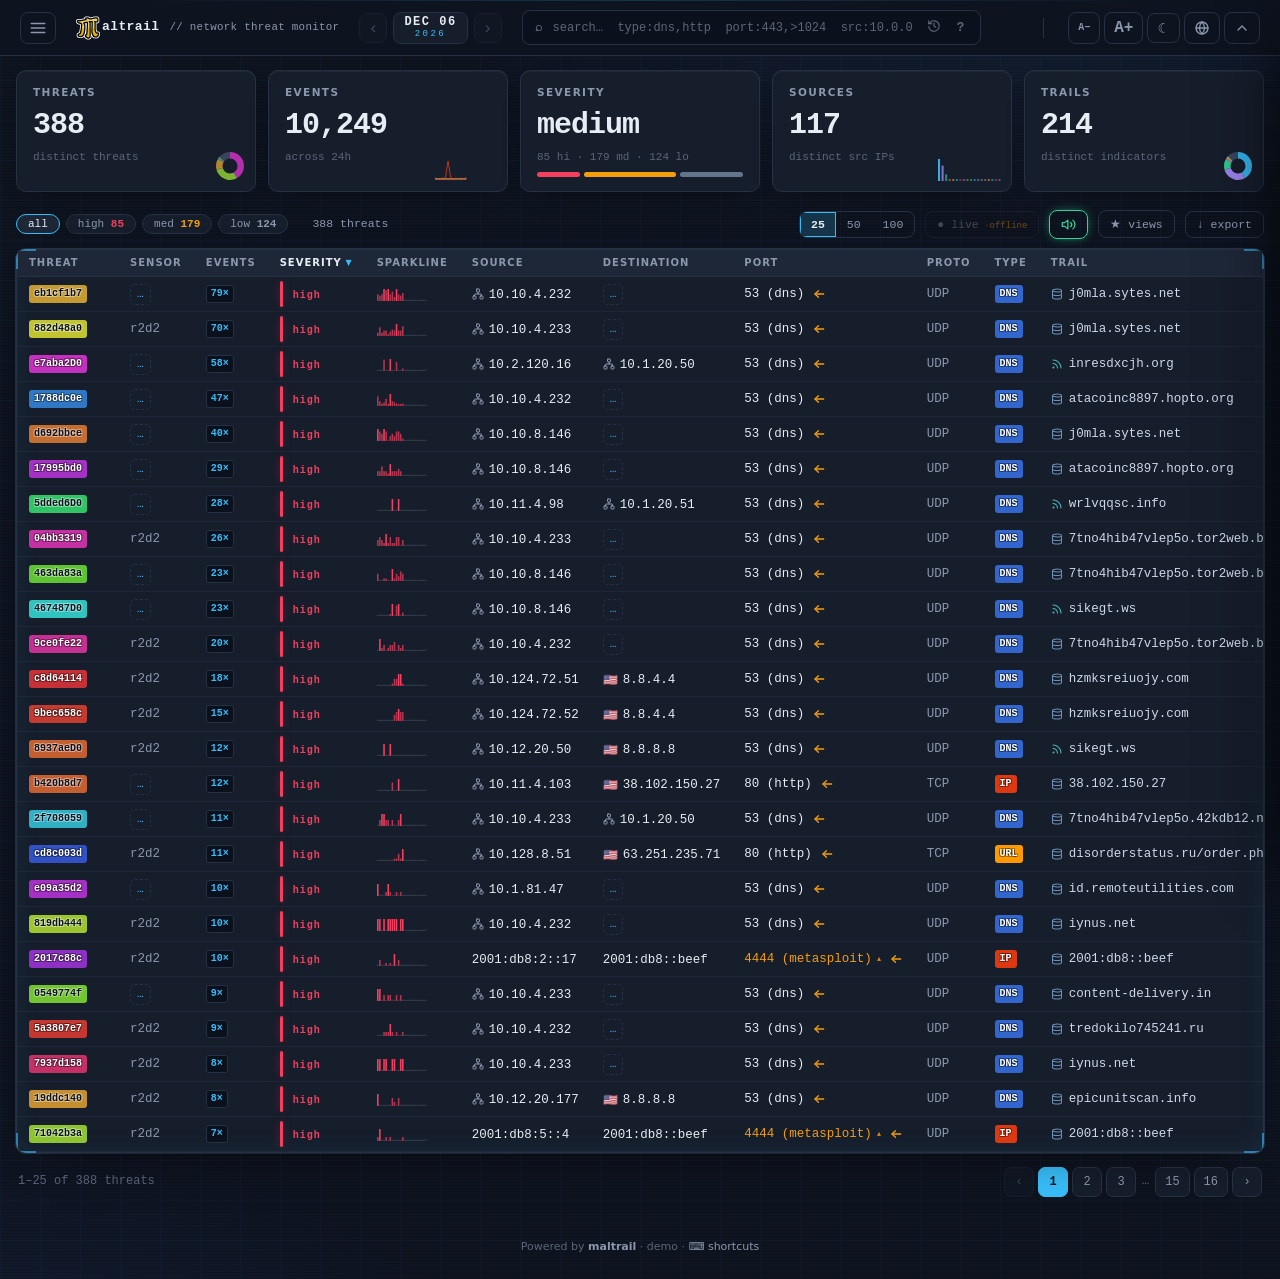
==== tools/maltrail_ui/html/index.html @ 4836163c "Layered NIDS: Kitsune + Maltrail + own ML layers, CSV mode, pipeline, reports Co-Authored-By: Claude" ====
<!DOCTYPE html>
<html lang="en">
<head>
<meta charset="utf-8">
<meta http-equiv="X-UA-Compatible" content="IE=edge">
<meta name="viewport" content="width=device-width, initial-scale=1">
<meta name="color-scheme" content="dark light">
<meta name="robots" content="noindex, nofollow">
<title>Maltrail</title>
<link rel="stylesheet" href="css/main.css?v=<!ASSETVER!>">
<!-- the one severity policy (maltrail.conf REMOTE_SEVERITY_REGEX), so the dashboard ranks
     events the same way the alerts and the JSON/CEF exports do -->
<meta name="mt-severity" content="<!SEVERITY!>">
</head>
<body data-tz="<!TZOFFSET!>">
<header>
  <button class="hamburger" id="nav_menu" title="menu" aria-label="menu" aria-haspopup="true" aria-expanded="false"><svg viewBox="0 0 24 24" width="18" height="18" fill="none" stroke="currentColor" stroke-width="2" stroke-linecap="round" aria-hidden="true"><line x1="3" y1="6" x2="21" y2="6"/><line x1="3" y1="12" x2="21" y2="12"/><line x1="3" y1="18" x2="21" y2="18"/></svg></button>
  <div class="brand"><span class="brandlogo" aria-label="Maltrail"><!LOGO!></span><small>// network threat monitor</small></div>
  <div class="period-nav">
    <button class="navbtn" id="prev_day" title="previous day" aria-label="previous day">‹</button>
    <span class="dateface" id="dateface" title="pick a day">
      <span class="df-top" id="df_top"></span>
      <span class="df-bot" id="df_bot"></span>
      <input type="date" id="date_input" aria-label="select day">
    </span>
    <button class="navbtn" id="next_day" title="next day" aria-label="next day">›</button>
  </div>
  <div class="search">⌕ <input id="filter" placeholder="search…  type:dns,http  port:443,>1024  src:10.0.0.0/8  count:>=100  trail:*.ru  sev:high  -exclude  (space = AND)" autocomplete="off"><button class="search-clear" id="search_clear" title="clear search" aria-label="clear search" style="display:none">✕</button><button class="qhelp-btn" id="hunt_btn" title="retro-hunt: search ALL history for an IOC" aria-label="retro-hunt across history"><svg viewBox="0 0 24 24" width="14" height="14" fill="none" stroke="currentColor" stroke-width="2" stroke-linecap="round" stroke-linejoin="round" aria-hidden="true"><path d="M3 3v5h5"/><path d="M3.05 13A9 9 0 1 0 6 5.3L3 8"/><path d="M12 7v5l3 2"/></svg></button><button class="qhelp-btn" id="qhelp" title="search syntax help" aria-label="search syntax help">?</button></div>
  <div class="spacer"></div>
  <span class="vsep" aria-hidden="true"></span>
  <div class="viewtools" role="group" aria-label="appearance">
    <div class="textsize">
      <button class="ghost-btn icon" id="fz_dec" title="decrease text size" aria-label="decrease text size">A−</button>
      <button class="ghost-btn icon" id="fz_inc" title="increase text size" aria-label="increase text size">A+</button>
    </div>
    <button class="ghost-btn icon" id="theme_toggle" title="toggle light / dark" aria-label="toggle light or dark theme">☾</button>
    <button class="ghost-btn icon dash-toggle" id="view_toggle" aria-controls="stats worldmap" title="show attack map" aria-label="show attack map"><svg class="ic-dash" viewBox="0 0 24 24" width="16" height="16" fill="none" stroke="currentColor" stroke-width="2" stroke-linecap="round" stroke-linejoin="round" aria-hidden="true"><rect width="7" height="9" x="3" y="3" rx="1"/><rect width="7" height="5" x="14" y="3" rx="1"/><rect width="7" height="9" x="14" y="12" rx="1"/><rect width="7" height="5" x="3" y="16" rx="1"/></svg><svg class="ic-map" viewBox="0 0 24 24" width="16" height="16" fill="none" stroke="currentColor" stroke-width="2" stroke-linecap="round" stroke-linejoin="round" aria-hidden="true"><circle cx="12" cy="12" r="9"/><path d="M3 12h18"/><path d="M12 3c2.5 2.5 3.8 5.7 3.8 9s-1.3 6.5-3.8 9c-2.5-2.5-3.8-5.7-3.8-9s1.3-6.5 3.8-9z"/></svg></button>
    <button class="ghost-btn icon dash-toggle" id="collapse_toggle" aria-controls="stats worldmap" aria-expanded="true" title="hide panel" aria-label="hide panel"><svg class="ic-chev" viewBox="0 0 24 24" width="16" height="16" fill="none" stroke="currentColor" stroke-width="2" stroke-linecap="round" stroke-linejoin="round" aria-hidden="true"><path d="M6 15l6-6 6 6"/></svg></button>
  </div>
  <button class="ghost-btn" id="login_link">Log in</button>
</header>

<main>
  <section class="stats" id="stats"></section>

  <div id="chart_area"></div>

  <section class="worldmap" id="worldmap" aria-label="attack origins map" hidden></section>

  <div class="toolbar">
    <span id="sevfilter" class="sevfilter"></span>
    <span id="chips" class="chiprow"></span>
    <span id="count" class="resultcount"></span>
    <span id="newpill" class="newpill" style="display:none" role="status"></span>
    <div class="spacer"></div>
    <div class="seg" id="seg-size"><button data-size="25" class="on">25</button><button data-size="50">50</button><button data-size="100">100</button></div>
    <button class="ghost-btn xport live" id="live_btn" title="live auto-refresh + alerts on new high-severity" aria-label="toggle live auto-refresh" aria-pressed="false">● live</button>
    <button class="ghost-btn xport mute-btn" id="mute_btn" title="mute new-threat beeps" aria-label="mute new-threat beeps" aria-pressed="false"></button>
    <button class="ghost-btn xport" id="views_btn" title="saved views / presets" aria-label="saved views">★ views</button>
    <button class="ghost-btn xport" id="export_btn" title="export current view (CSV / JSON / IOCs)" aria-label="export current view">↓ export</button>
  </div>

  <div class="grid-frame">
  <div class="grid-wrap">
    <table id="grid">
      <thead><tr>
        <th data-key="uid">threat</th><th data-key="sensor">sensor</th><th data-key="count">events</th><th data-key="sev">severity</th><th class="sparkcol">sparkline</th><th data-key="src">source</th><th data-key="dst">destination</th>
        <th data-key="dport">port</th><th data-key="proto">proto</th><th data-key="type">type</th><th data-key="trail">trail</th><th data-key="info">info</th><th data-key="first">first seen</th><th class="tagcol">tags</th>
      </tr></thead>
      <tbody id="rows"></tbody>
    </table>
  </div>
  </div>
  <div id="pager" class="pager" role="navigation" aria-label="threat pages"></div>
</main>

<div id="drawer_scrim" class="drawer-scrim"></div>
<aside id="drawer" class="drawer" role="dialog" aria-label="threat detail"></aside>
<div id="ctxmenu" class="ctxmenu" role="menu" aria-hidden="true"></div>
<footer>Powered by <b>maltrail</b> · <span class="ver"><!VERSION!></span> · <a href="#" id="shortcuts_link" class="foot-link">⌨ shortcuts</a></footer>

<script src="js/demo.js"></script>
<script src="js/thirdparty.min.js"></script>
<script src="js/engine.js?v=<!ASSETVER!>"></script>
<script src="js/worldmap.js"></script>
<script src="js/main.js?v=<!ASSETVER!>"></script>

</body>
</html>
---- tools/maltrail_ui/html/css/main.css ----
:root{
    --ground:#0E1420;        /* midnight ink (deep blue-slate) */
    --surface:#161D2B;       /* lifted panel */
    --surface-2:#1E2738;     /* hover / header row */
    --line:#27314580;        /* hairline */
    --line-solid:#273145;
    --text:#E6EDF3;          /* cool off-white */
    --muted:#8A97AD;         /* secondary text */
    --faint:#5A6678;         /* tertiary / de-emphasized */
    --accent:#38BDF8;        /* signal cyan — interactive chrome only */
    --accent-dim:#38BDF833;
    --input-bg:#0b111c;      /* text-input field background (themed; light theme overrides) */
    color-scheme:dark;       /* native controls (date picker) render dark by default */
    /* severity = the only warm colors, earned by meaning */
    --sev-high:#F43F5E;
    --sev-med:#F59E0B;
    --sev-low:#64748B;
    --mono:ui-monospace,"SF Mono",SFMono-Regular,Menlo,Consolas,"Liberation Mono",monospace;
    --sans:system-ui,-apple-system,"Segoe UI",Roboto,Helvetica,Arial,sans-serif;
    --r:10px;
  }
  *{box-sizing:border-box}
  html,body{margin:0}
  body{
    background:
      radial-gradient(1200px 600px at 80% -10%, #16233a 0%, transparent 60%),
      var(--ground);
    color:var(--text); font-family:var(--sans);
    font-size:13px; line-height:1.45; -webkit-font-smoothing:antialiased;
  }
  /* ---------- header ---------- */
  header{
    position:sticky; top:0; z-index:20;
    display:flex; align-items:center; gap:20px;
    padding:0 20px; height:56px;
    /* Opaque, NOT rgba+backdrop-filter. A blurred layer has to be re-composited whenever what is
       behind it moves, and a full-width sticky header means that is every frame of every scroll.
       Firefox on Linux pays the most for it. Same reasoning as the modal overlay below, which
       gave up its blur for the same reason - see the note there.
       #0d131f is what rgba(14,20,32,.82) resolved to over the page ground, so the bar looks the
       same; it just stops asking the compositor to prove it on every frame. */
    background:#0d131f;
    border-bottom:1px solid var(--line-solid);
  }
  .brand{display:flex; align-items:center; gap:10px; font-family:var(--mono); font-weight:600; letter-spacing:.5px}
  .brandlogo{display:inline-flex; align-items:center; color:var(--text); font-family:var(--mono); font-weight:700; letter-spacing:.4px}
  .brandlogo img{width:24px; height:auto; margin-right:2px; vertical-align:middle}   /* the de-facto maltrail "M" logo (images/mlogo.png) */
  .brand small{color:var(--muted); font-weight:500; letter-spacing:.3px}
  .period{display:flex;align-items:center;gap:8px;padding:6px 12px;border:1px solid var(--line-solid);
    border-radius:8px;background:var(--surface);color:var(--text);font-family:var(--mono);font-size:12px;cursor:pointer}
  .period .dot{width:6px;height:6px;border-radius:50%;background:var(--accent);box-shadow:0 0 8px var(--accent)}
  header .spacer{flex:1}
  .search{display:flex;align-items:center;gap:8px;padding:7px 12px;border:1px solid var(--line-solid);
    border-radius:8px;background:#0b111c;min-width:240px;color:var(--muted);
    flex:12 1 auto;max-width:560px}   /* prominent, grows left-to-right, but capped (weighted above the trailing spacer) so it's a comfortable field — not a mile-wide bar — with a breathing gap before the view controls */
  .search input{background:none;border:none;outline:none;color:var(--text);font-family:var(--mono);font-size:12px;width:100%}
  .search input::placeholder{color:var(--faint);opacity:1}   /* opacity:1 — Firefox dims placeholders by default */
  /* themed scrollbars (OS default is a bright bar on the midnight panels) */
  *{scrollbar-color:var(--line-solid) transparent;scrollbar-width:thin}
  ::-webkit-scrollbar{width:10px;height:10px}
  ::-webkit-scrollbar-thumb{background:var(--line-solid);border-radius:5px}
  ::-webkit-scrollbar-track{background:transparent}
  .ghost-btn{padding:7px 12px;border:1px solid var(--line-solid);border-radius:8px;background:transparent;
    color:var(--muted);font-family:var(--sans);font-size:12px;cursor:pointer}
  .ghost-btn:hover{color:var(--text);border-color:var(--accent)}

  main{padding:14px 16px;max-width:none;margin:0}   /* full-width like classic maltrail: narrow fixed gutters, not centered with fat side margins */

  /* ---------- stat cards ---------- */
  .dash-toggle svg{display:block}
  .dash-toggle[aria-pressed="false"]{opacity:.5}   /* both panels hidden -> the toggle reads as "off" */
  /* view toggle flips dashboard <-> map (JS shows the icon of the view you'll switch TO); the collapse chevron
     hides/shows the whole block and flips to point down when collapsed */
  #view_toggle .ic-map{display:none}
  #collapse_toggle .ic-chev{transition:transform .15s}
  #collapse_toggle[aria-expanded="false"] .ic-chev{transform:rotate(180deg)}
  body.cards-collapsed .stats,body.cards-collapsed #chart_area{display:none}   /* user hid the dashboard cards + any open drill-down */
  .stats{display:grid;grid-template-columns:repeat(5,1fr);gap:12px;margin-bottom:18px}
  .card{position:relative;background:var(--surface);border:1px solid var(--line-solid);border-radius:var(--r);
    padding:14px 16px;cursor:pointer;overflow:hidden;transition:border-color .15s,transform .15s}
  .card:hover{border-color:#3a4a63;transform:translateY(-1px)}
  .card .lbl{font-size:10.5px;letter-spacing:1.4px;text-transform:uppercase;color:var(--muted);font-weight:600}
  .card .num{font-family:var(--mono);font-size:30px;font-weight:600;letter-spacing:-1px;margin:4px 0 2px;
    font-variant-numeric:tabular-nums}
  .card .sub{font-size:11px;color:var(--faint);font-family:var(--mono)}
  .card canvas{position:absolute;right:10px;bottom:10px;opacity:.9}
  .card.active{border-color:var(--accent);box-shadow:0 0 0 1px var(--accent-dim),0 8px 24px -12px var(--accent)}
  .card .tick{position:absolute;left:0;top:0;bottom:0;width:3px;background:var(--accent);opacity:0;transition:opacity .15s}
  .card.active .tick,.card:hover .tick{opacity:1}
  .sev-pillrow{display:flex;gap:4px;margin-top:6px}
  .sev-pillrow i{height:5px;border-radius:3px;flex:1}

  /* ---------- toolbar ---------- */
  .toolbar{display:flex;align-items:center;gap:10px;margin-bottom:10px;flex-wrap:wrap}
  .chip{display:inline-flex;align-items:center;gap:6px;padding:4px 10px;border-radius:20px;
    background:var(--accent-dim);border:1px solid #38bdf855;color:#bfe6fb;font-family:var(--mono);font-size:11.5px}
  .chip b{color:var(--accent)}
  .chip .x{cursor:pointer;color:#7fcdf0}
  .toolbar .spacer{flex:1}
  .seg{display:flex;border:1px solid var(--line-solid);border-radius:8px;overflow:hidden}
  .seg button{background:transparent;border:none;color:var(--muted);padding:6px 11px;font-size:11.5px;cursor:pointer;font-family:var(--mono)}
  /* the active segment has to read at a glance in BOTH themes: in light mode --surface-2 sits a
     hair away from the surface, so the selected page size was almost invisible (#19575) */
  .seg button.on{background:var(--accent-dim);color:var(--text);font-weight:600;box-shadow:inset 0 0 0 1px var(--accent)}

  /* ---------- events grid ---------- */
  .grid-wrap{background:var(--surface);border:1px solid var(--line-solid);border-radius:var(--r);overflow-x:auto}   /* too-wide table scrolls inside its border; page never scrolls horizontally */
  table{width:100%;border-collapse:collapse;font-size:12.5px}
  /* NOT sticky: a position:sticky thead inside the x-scroll .grid-wrap re-scopes to that container and overlaps rows */
  thead th{background:var(--surface-2);text-align:left;
    font-size:10px;letter-spacing:1px;text-transform:uppercase;color:var(--muted);font-weight:600;
    padding:6px 12px;border-bottom:1px solid var(--line-solid);white-space:nowrap}
  thead th:first-child{border-top-left-radius:var(--r)} thead th:last-child{border-top-right-radius:var(--r)}
  tbody td{padding:4px 12px;border-bottom:1px solid var(--line);vertical-align:middle;white-space:nowrap}
  tbody tr{transition:background .1s}
  tbody tr:hover{background:#1a2334}
  .mono{font-family:var(--mono);font-variant-numeric:tabular-nums}
  .ip{font-family:var(--mono);color:var(--text)}
  .ipcat{display:inline-block;font-family:var(--mono);font-size:9px;color:#0E1420;background:var(--faint);
    border-radius:3px;padding:0 4px;margin-right:5px;vertical-align:1px;text-transform:lowercase;letter-spacing:.2px}
  /* the Spamhaus DROP badge sits beside .worstasn - a different verdict, so a different colour.
     Identical geometry to its sibling below, --sev-med rather than --sev-high, so the two read as
     two opinions rather than one louder one. */
  .droplist{display:inline-block;width:7px;height:7px;border-radius:50%;background:var(--sev-med);
    margin-left:6px;vertical-align:middle;box-shadow:0 0 6px var(--sev-med)}
  .worstasn{display:inline-block;width:7px;height:7px;border-radius:50%;background:var(--sev-high);
    margin-left:6px;vertical-align:middle;box-shadow:0 0 6px var(--sev-high)}
  .arrow{color:var(--faint);margin:0 6px}
  .muted{color:var(--muted)}
  /* threat-id + type = FILLED color boxes (bg/text set inline). TIGHT/compact (legacy: ~80% font, 1px pad) — not puffy. */
  .uid,.type,.count{display:inline-flex;align-items:center;justify-content:center;line-height:1;vertical-align:middle;font-family:var(--mono);font-size:10px;border-radius:3px;padding:3px 4px;border:1px solid transparent}
  .uid,.type{font-weight:700;transition:filter .12s}
  .uid:hover,.type:hover{filter:brightness(1.06)}
  /* legacy contrast outline: white text gets a dark outline (embossed look), dark text a light one */
  .lt-w{text-shadow:-1px -1px 0 rgba(0,0,0,.35),1px -1px 0 rgba(0,0,0,.35),-1px 1px 0 rgba(0,0,0,.35),1px 1px 0 rgba(0,0,0,.35)}
  .lt-d{text-shadow:-1px -1px 0 rgba(255,255,255,.35),1px -1px 0 rgba(255,255,255,.35),-1px 1px 0 rgba(255,255,255,.35),1px 1px 0 rgba(255,255,255,.35)}
  .count{background:#0b111c;border-color:var(--line-solid);color:var(--accent);text-shadow:none;font-weight:600}
  body.light .count{background:#eef3f9}
  /* dedicated 24h-activity sparkline column (narrow) */
  .sparkcol{width:1%;white-space:nowrap}
  .rowspark{display:block;flex:none}
  .rowspark rect{fill:var(--sev-high);fill-opacity:.7}   /* red 24h activity bars — distinct from the cyan count */
  .rowspark .pk{fill-opacity:1}                          /* busiest hour: full red */
  .rowspark .z{fill:var(--muted);fill-opacity:.3}        /* empty-hour baseline dot (dim) — shows the full 0-24h axis */
  tbody tr:hover .rowspark rect{fill-opacity:.9}
  tbody tr:hover .rowspark .z{fill-opacity:.3}
  .sev{position:relative}
  .sev-bar{display:inline-block;width:3px;height:26px;border-radius:2px;vertical-align:middle;margin-right:10px}
  .sev-tag{font-family:var(--mono);font-size:10px;letter-spacing:1px;text-transform:lowercase;font-weight:700}  /* lowercase to match the high/med/low filter pills — no shouting */
  .h .sev-bar{background:var(--sev-high)} .h .sev-tag{color:var(--sev-high)}
  .m .sev-bar{background:var(--sev-med)}  .m .sev-tag{color:var(--sev-med)}
  .l .sev-bar{background:var(--sev-low)}  .l .sev-tag{color:var(--sev-low)}
  .trail{font-family:var(--mono);color:#cdd9ea;display:inline-block;max-width:28ch;overflow:hidden;
    text-overflow:ellipsis;white-space:nowrap;vertical-align:middle}
  .flag{margin-right:5px;font-size:12px;line-height:1;vertical-align:-1px;cursor:default}
  /* LAN/private-IP marker (Lucide network icon) */
  .lan{display:inline-flex;align-items:center;color:var(--muted);margin-right:5px;vertical-align:-2px;cursor:default}  /* --muted (not --faint): #5A6678 was barely visible on the dark ground */
  .lan svg{display:block}
  /* threat-class icon (Lucide: biohazard/skull/scan-eye) — replaces the raw "(class)" text in the info column */
  .cls{display:inline-flex;align-items:center;vertical-align:-3px;margin-right:7px;cursor:help;flex:none}
  .cls svg{display:block}
  .cls-malware{color:var(--sev-high)}
  .cls-malicious{color:#F97316}
  .cls-suspicious{color:var(--sev-med)}
  .cls-custom{color:#8f7bd0}
  /* notable / high-risk destination port (C2, RAT, remote-access) */
  .port.risky,.dchip.risky{color:var(--sev-med);cursor:help}
  .dchip.risky{border-color:rgba(245,158,11,.45)}
  .port.risky::after,.dchip.risky::after{content:" \25B4";font-size:8px;vertical-align:1px;opacity:.85}
  .riskyset .ell{border-color:rgba(245,158,11,.5);color:var(--sev-med)}
  .dchip.ip{cursor:default}
  .dchip .flag{margin-right:4px}
  /* ---------- responsive: cards on mobile ---------- */
  @media (max-width:860px){
    .stats{grid-template-columns:repeat(2,1fr)}
    /* keep search usable on tablet/mobile: wrap it to its own full-width row instead of hiding it */
    /* height:auto - the desktop bar is a fixed 56px, and a wrapped header kept that box while its
       second and third rows spilled out of it over the first cards (THREATS and EVENTS were under
       the date and search controls at 390px) */
    header{flex-wrap:wrap;gap:10px;height:auto;padding:8px 16px}
    .search{order:5;flex-basis:100%;max-width:none}   /* full-width own row on tablet/mobile — drop the desktop cap */
    .brand small{display:none}
    /* mini sparkline drops into flow on narrow cards so it never overlaps the subtitle */
    .card canvas{position:static;display:block;margin-top:9px}
  }
  @media (max-width:680px){
    /* three rows of header is a third of a phone screen: let it scroll away, and drop the text-size
       buttons (the phone pinches) */
    header{flex-wrap:wrap;gap:8px;position:static}
    #fz_dec,#fz_inc{display:none}
    .period-nav{order:3;flex-basis:100%;justify-content:center}
    thead{display:none}
    /* a threat card was 14 labelled rows (416px); the sparkline, sensor and protocol earn no row on a phone */
    tbody td[data-l="sparkline"],tbody td[data-l="sensor"],tbody td[data-l="proto"]{display:none}
    table,tbody,tr,td{display:block;width:100%}
    tbody tr{border:1px solid var(--line-solid);border-radius:10px;margin-bottom:10px;padding:6px 4px;background:var(--surface)}
    tbody td{border:none;padding:5px 12px;white-space:normal;display:flex;justify-content:space-between;gap:12px}
    tbody td::before{content:attr(data-l);color:var(--muted);font-size:10px;letter-spacing:1px;text-transform:uppercase;
      font-weight:600;align-self:center}
    .stats{grid-template-columns:repeat(2,1fr)}
  }
  footer{text-align:center;color:var(--faint);padding:24px;font-size:11px}
  footer b{color:var(--muted)}

/* --- interactivity (v2 controller) --- */
.chiprow{display:inline-flex;gap:8px;flex-wrap:wrap}
.resultcount{color:var(--muted);font-family:var(--mono);font-size:11.5px;margin-left:4px}
.hiddeninfo{color:var(--faint);font-family:var(--mono);font-size:11.5px;margin-left:6px}
.hiddeninfo a{color:var(--muted);text-decoration:none;border-bottom:1px dotted var(--faint)}
.hiddeninfo a:hover{color:var(--accent);border-bottom-color:var(--accent)}
/* per-row hide / restore — revealed on row hover */
.rowhide{margin-left:8px;border:none;background:none;color:var(--faint);cursor:pointer;font-size:11px;line-height:1;
  padding:1px 3px;border-radius:5px;opacity:0;transition:opacity .12s,color .12s,background .12s;vertical-align:middle}
tbody tr:hover .rowhide{opacity:1}
.rowhide:hover{color:var(--sev-high);background:rgba(244,63,94,.12)}
tbody tr.ishidden{opacity:.42}
tbody tr.ishidden .rowhide{opacity:1;color:var(--accent)}
tbody tr.ishidden .rowhide:hover{color:var(--accent);background:rgba(56,189,248,.12)}
@media (max-width:680px){ .rowhide{opacity:1} }
/* per-threat tags */
.threatline{display:flex;align-items:center;gap:4px;flex-wrap:nowrap}   /* never wrap to a 2nd line -> tagged rows stay single-height + the uid stays vertically aligned with the rest of the row */
.threatline .rowhide{margin-left:0}
.tags{display:inline-flex;gap:4px;align-items:center;flex-wrap:nowrap;overflow:hidden}
.tagmore{font-family:var(--mono);font-size:9.5px;color:var(--muted);border:1px solid var(--line-solid);
  border-radius:4px;padding:0 5px;line-height:1.6;cursor:default;flex:none}
.tag{font-family:var(--mono);font-size:9.5px;color:#cdd9ea;background:rgba(56,189,248,.10);
  border:1px solid rgba(56,189,248,.28);border-radius:4px;padding:0 3px 0 5px;display:inline-flex;align-items:center;gap:3px;cursor:pointer;line-height:1.6}
.tag:hover{border-color:var(--accent)}
.tag .tx{color:var(--faint);cursor:pointer;font-size:10px}
.tag .tx:hover{color:var(--sev-high)}
.tagadd{opacity:0;border:1px dashed var(--line-solid);background:none;color:var(--muted);font-family:var(--mono);
  font-size:10px;border-radius:4px;padding:1px 6px;cursor:pointer;transition:opacity .12s,color .12s,border-color .12s}
tbody tr:hover .tagadd{opacity:.85}
.tagadd:hover{color:var(--accent);border-color:var(--accent);opacity:1}
.taginput{font-family:var(--mono);font-size:10px;background:var(--surface);border:1px solid var(--accent);
  color:var(--text);border-radius:4px;padding:1px 5px;width:84px;outline:none}
@media (max-width:680px){ .tagadd{opacity:.85} }
/* dedicated tags column at the end (old-maltrail style): tags + the "+tag" adder live here, not crammed after the threat id */
.tagcol{width:1%}
/* tags stay on ONE line and the cell grows to fit them; many tags widen the table, which surfaces the grid's own
   visible bottom scrollbar (.grid-wrap overflow-x) — no wrapping into fat double rows, no hidden per-cell scrollbar */
.tagcell{display:flex;gap:4px;align-items:center;flex-wrap:nowrap;min-width:46px}   /* always leave room for the +tag adder to appear on hover (even with zero tags) */
/* shrink every fixed-width column to its content (cells are already nowrap); only trail + info stay auto and absorb
   the table's leftover width, so the threat id / sensor / counts don't get padded with dead whitespace */
th[data-key="uid"],td[data-l="threat"],
th[data-key="sensor"],td[data-l="sensor"],
th[data-key="count"],td[data-l="events"],
th[data-key="sev"],td[data-l="severity"],
th[data-key="src"],td[data-l="source"],
th[data-key="dst"],td[data-l="destination"],
th[data-key="dport"],td[data-l="port"],
th[data-key="proto"],td[data-l="proto"],
th[data-key="type"],td[data-l="type"],
th[data-key="first"],td[data-l="first seen"]{width:1%;white-space:nowrap}
thead th{user-select:none}
/* canvases (chart minis/big) and inline SVGs (logo/icons) hold no selectable text; without this, dragging a
   text selection across them makes the browser paint a stray selection box over each element (issue #19561) */
canvas,svg{user-select:none;-webkit-user-select:none}
::selection{background:var(--accent-dim)}
::-moz-selection{background:var(--accent-dim)}
thead th:hover{color:var(--text)}
thead th.sort-asc::after{content:" ▲";color:var(--accent);font-size:8px;vertical-align:1px}
thead th.sort-desc::after{content:" ▼";color:var(--accent);font-size:8px;vertical-align:1px}
.uid,.type,.sev-tag,.count{cursor:default}

/* --- chart panel --- */
.chart-panel{background:var(--surface);border:1px solid var(--line-solid);border-radius:var(--r);padding:12px 16px;margin-bottom:18px}
.chart-head{display:flex;justify-content:space-between;align-items:center;color:var(--muted);font-family:var(--mono);font-size:11px;letter-spacing:1px;text-transform:uppercase;margin-bottom:8px}
.chart-x{cursor:pointer;color:var(--faint)} .chart-x:hover{color:var(--text)}
/* clickable legend hotspots overlaid on the painted-canvas chart legend */
.chart-cv{position:relative;display:inline-block;line-height:0}
.chart-hit{position:absolute;background:transparent;border:none;padding:0;cursor:pointer;border-radius:5px;transition:background .1s}
.chart-hit:hover,.chart-hit:focus-visible{background:var(--accent-dim);outline:1px solid var(--accent);outline-offset:0}
#chart_area canvas{display:block;max-width:100%}
.donut-tip{position:absolute;z-index:5;pointer-events:none;display:none;line-height:1.35;padding:6px 9px;border-radius:7px;font-family:var(--mono);font-size:12px;white-space:nowrap;background:var(--surface);border:1px solid var(--line-solid);box-shadow:0 6px 22px -8px rgba(0,0,0,.55);transform:translate(0,-2px)}
.donut-tip b{display:block;color:var(--text);font-weight:600}
.donut-tip span{color:var(--muted)}
/* ingress/egress hint on port cells: inline SVG arrows (→ egress, ← ingress, ↔ lateral), tinted by direction.
   inline-flex + vertical-align:middle centers the SVG exactly on the port text in every browser. */
.port-dir{margin-left:8px;display:inline-flex;align-items:center;vertical-align:middle;cursor:default;color:var(--muted)}
.port-dir svg{display:block}
.pd-out{color:var(--accent)}
.pd-in{color:var(--sev-med)}      /* inbound — stands out */
.pd-lat{color:var(--faint)}

/* --- login modal --- */
/* no backdrop-filter: blurring a full-page layer forces an expensive re-render on every keystroke -> laggy typing */
.modal-overlay{position:fixed;inset:0;background:rgba(8,12,20,.78);display:grid;place-items:center;z-index:9997}  /* top interactive layer — above drawer(9991)/ctxmenu(9994)/hovertip(9996) */
body.light .modal-overlay{background:rgba(120,140,170,.45)}
.modal{background:var(--surface);border:1px solid var(--line-solid);border-radius:14px;padding:24px;width:340px;max-width:92vw;box-shadow:0 24px 60px -20px #000}
.modal-h{font-family:var(--mono);font-size:15px;margin-bottom:14px;color:var(--text)}
.modal label{display:block;font-size:10px;letter-spacing:1px;text-transform:uppercase;color:var(--muted);margin:12px 0 5px}
.modal input{width:100%;background:var(--input-bg);border:1px solid var(--line-solid);border-radius:8px;padding:9px 11px;color:var(--text);font-family:var(--mono);font-size:13px;outline:none}
.modal input:focus{border-color:var(--accent)}
.modal-err{color:var(--sev-high);font-size:12px;min-height:16px;margin-top:14px;font-family:var(--mono)}
.modal-actions{display:flex;justify-content:flex-end;gap:10px;margin-top:14px}
/* retro-hunt modal: IOC input + per-day timeline + sample matches */
.hunt-modal{width:600px}
.hunt-modal .modal-h small{color:var(--muted);font-weight:400;font-size:11px;margin-left:8px;font-family:var(--sans)}
.hunt-in{display:flex;gap:8px}
.hunt-in input{flex:1;background:var(--input-bg);border:1px solid var(--line-solid);border-radius:8px;padding:9px 11px;color:var(--text);font-family:var(--mono);font-size:13px;outline:none}
.hunt-in input:focus{border-color:var(--accent)}
.hunt-results{margin-top:14px;max-height:52vh;overflow:auto}
.hunt-sum{font-size:11px;color:var(--muted);font-family:var(--mono);margin-bottom:8px}
.hunt-trunc{color:var(--sev-med);border:1px solid var(--sev-med);border-radius:6px;padding:5px 8px;font-size:11px;margin-bottom:10px}
.hunt-meta{margin-top:12px;padding-top:9px;border-top:1px solid var(--line);font-family:var(--mono);font-size:10.5px;color:var(--faint)}
.hunt-meta .hm-tag{text-transform:uppercase;font-size:9px;letter-spacing:.04em;color:var(--muted);margin-right:8px}
.hunt-meta.is-new .hm-tag{color:var(--accent);font-weight:700}
.hunt-meta b{color:var(--muted);font-weight:600}
.hunt-empty{color:var(--faint);font-size:12px;padding:10px 2px}
/* sensor liveness modal: one row per sensor, stale ones flagged */
.sens-rows{display:flex;flex-direction:column;gap:2px}
.sens-row{display:grid;grid-template-columns:1fr auto auto auto;gap:10px;align-items:center;
  padding:5px 7px;border-radius:6px;font-family:var(--mono);font-size:12px;color:var(--text)}
.sens-row:nth-child(odd){background:var(--surface-2)}
.sens-name{overflow:hidden;text-overflow:ellipsis;white-space:nowrap}
.sens-ver,.sens-addr{color:var(--muted);font-size:11px}
.sens-ago{color:var(--muted);font-size:11px;min-width:64px;text-align:right}
.sens-row.is-stale .sens-ago{color:var(--sev-high);font-weight:700}
.sens-row.is-stale .sens-name::after{content:"⚠";margin-left:6px;color:var(--sev-high)}
.hunt-timeline{display:flex;flex-direction:column;gap:3px;margin-bottom:12px}
.hunt-day{display:flex;align-items:center;gap:8px;background:transparent;border:0;width:100%;cursor:pointer;
  padding:3px 6px;border-radius:6px;font-family:var(--mono);color:var(--text);text-align:left}
.hunt-day:hover{background:var(--surface-2)}
.hunt-day .hd-date{flex:0 0 88px;font-size:11px;color:var(--muted)}
.hunt-day .hd-track{flex:1 1 auto;min-width:0;display:flex;align-items:center}
.hunt-day .hd-bar{height:9px;border-radius:3px;background:var(--accent);min-width:4px}
.hunt-day .hd-n{flex:0 0 auto;font-size:11px;color:var(--text);font-variant-numeric:tabular-nums}
.hunt-samples{border-top:1px solid var(--line);padding-top:8px}
.hunt-samp{display:flex;gap:8px;padding:2px 0;font-family:var(--mono);font-size:10.5px}
.hunt-samp .hs-date{color:var(--faint);flex:0 0 auto}
.hunt-samp .hs-line{color:var(--muted);min-width:0;white-space:pre-wrap;word-break:break-all}
.btn-ghost{background:transparent;border:1px solid var(--line-solid);color:var(--muted);padding:8px 14px;border-radius:8px;cursor:pointer;font-size:12px}
.btn-ghost:hover{color:var(--text)}
.btn-primary{background:linear-gradient(135deg,var(--accent),#6366F1);border:none;color:#0b1220;font-weight:700;padding:8px 16px;border-radius:8px;cursor:pointer;font-size:12px}
.btn-primary:disabled{opacity:.6;cursor:default}
/* footer shortcuts affordance + keyboard-shortcuts overlay */
.foot-link{color:var(--muted);text-decoration:none;cursor:pointer}
.foot-link:hover{color:var(--accent)}
.kbd-modal{width:380px}
.kbd-list{display:flex;flex-direction:column;gap:2px}
.kbd-row{display:flex;align-items:center;justify-content:space-between;gap:16px;padding:7px 4px;border-bottom:1px solid var(--line)}
.kbd-row:last-child{border-bottom:none}
.kbd-keys{display:inline-flex;gap:4px;flex:none}
.kbd-desc{color:var(--muted);font-size:12px;text-align:right}
kbd{font-family:var(--mono);font-size:11px;color:var(--text);background:var(--input-bg);border:1px solid var(--line-solid);
  border-bottom-width:2px;border-radius:5px;padding:2px 7px;min-width:16px;text-align:center;line-height:1.4}

/* --- date navigation --- */
.period-nav{display:flex;align-items:center;gap:6px}
.navbtn{background:var(--surface);border:1px solid var(--line-solid);color:var(--muted);width:28px;height:30px;border-radius:8px;cursor:pointer;font-size:17px;line-height:1;display:grid;place-items:center;padding:0}
.navbtn:hover:not(:disabled){color:var(--text);border-color:var(--accent)}
.navbtn:disabled{opacity:.4;cursor:default}
/* condensed two-row date readout (day/month over year, digital-clock style); a transparent native date input
   is overlaid to keep arrow-key nudging, but a click opens our own themed calendar (.datepop) instead of the
   OS picker — so no native white-box / "Clear" chrome, and we can paint per-day event density */
.dateface{position:relative;display:inline-flex;flex-direction:column;align-items:center;justify-content:center;
  min-width:58px;height:32px;padding:2px 10px;border:1px solid var(--line-solid);border-radius:8px;
  background:var(--surface);font-family:var(--mono);line-height:1;cursor:pointer;user-select:none;overflow:hidden}
.dateface:hover,.dateface:focus-within{border-color:var(--accent)}
.df-top{font-size:12px;font-weight:700;letter-spacing:1.5px;color:var(--text);font-variant-numeric:tabular-nums}
.df-bot{font-size:9px;letter-spacing:2.5px;color:var(--accent);margin-top:2px;font-variant-numeric:tabular-nums}
.dateface input[type=date]{position:absolute;inset:0;width:100%;height:100%;margin:0;padding:0;border:0;
  opacity:0;cursor:pointer;color:transparent;background:transparent;color-scheme:dark}
/* color-scheme on :root doesn't reliably reach the native date control on some browsers (Windows) -> the
   field/picker paints light = a white box with the transparent value text -> set it on the input itself */
body.light .dateface input[type=date]{color-scheme:light}
/* the picker indicator is already under opacity:0, but kill it outright so no native chrome can paint */
.dateface input[type=date]::-webkit-calendar-picker-indicator{opacity:0;display:none}
.dateface input[type=date]:disabled{cursor:default}

/* ===== day picker (.datepop): a cal-heatmap–style event-density grid, rendered natively (no d3) ===== */
/* the last few months as a GitHub-contributions grid of day-squares, colored by /counts (approx events per day).
   warm YlOrRd "heat" buckets (--ch1 pale yellow -> --ch5 dark red), like cal-heatmap: more events = hotter/redder
   (semantically = worse, matching severity red). --ch0 is the empty/quiet cell (neutral, per theme). */
:root{--ch0:#232a38;--ch1:#ffffb2;--ch2:#fecc5c;--ch3:#fd8d3c;--ch4:#f03b20;--ch5:#bd0026}
body.light{--ch0:#eaeef3;--ch1:#ffffb2;--ch2:#fecc5c;--ch3:#fd8d3c;--ch4:#f03b20;--ch5:#bd0026}
.datepop{position:fixed;z-index:60;padding:12px 14px 10px;border:1px solid var(--line-solid);border-radius:12px;
  background:var(--surface);box-shadow:0 12px 34px rgba(0,0,0,.42);font-family:var(--sans);color:var(--text);
  -webkit-user-select:none;user-select:none;transform-origin:top left;animation:dpIn .16s ease-out}
@keyframes dpIn{from{opacity:0;transform:translateY(-6px) scale(.98)}to{opacity:1;transform:none}}
.datepop[hidden]{display:none}
.dp-head{display:flex;align-items:center;justify-content:space-between;gap:12px;margin-bottom:10px}
.dp-title{font-size:12px;font-weight:700;letter-spacing:.4px;flex:1;text-align:center}
.dp-nav{width:24px;height:24px;border:1px solid var(--line-solid);border-radius:7px;background:var(--surface-2);
  color:var(--muted);font-size:14px;line-height:1;cursor:pointer}
.dp-nav:hover:not(:disabled){color:var(--text);border-color:var(--accent)}
.dp-nav:disabled{opacity:.35;cursor:default}
.ch-months{display:flex;gap:16px;align-items:flex-start}
.ch-month{display:flex;flex-direction:column;align-items:center;gap:7px}
/* 7 weekday rows, week columns fill left-to-right (Monday-start); leading .ch-pad cells align the 1st */
.ch-grid{display:grid;grid-template-rows:repeat(7,12px);grid-auto-flow:column;grid-auto-columns:12px;gap:3px}
.ch-d{width:12px;height:12px;border-radius:2px;background:var(--ch0);cursor:pointer;transition:transform .08s}
.ch-d.ch-pad,.ch-d.ch-fut{background:transparent;cursor:default}
.ch-d:not(.ch-pad):not(.ch-fut):hover{transform:scale(1.28);outline:1px solid var(--text);outline-offset:-1px}
.ch-mlabel{font-size:10px;color:var(--muted);letter-spacing:.3px}
.ch-q0{background:var(--ch0)} .ch-q1{background:var(--ch1)} .ch-q2{background:var(--ch2)}
.ch-q3{background:var(--ch3)} .ch-q4{background:var(--ch4)} .ch-q5{background:var(--ch5)}
/* ONLY the active (selected) day gets a marker — a bold --text outline. today is left unmarked on purpose: two
   similar rings just confused the eye. cal-heatmap-style neutral outline, no fill change, no blue/green. */
.ch-sel{box-shadow:inset 0 0 0 2px var(--text)}
.dp-foot{display:flex;align-items:center;justify-content:flex-end;gap:6px;margin-top:11px;padding-top:9px;
  border-top:1px solid var(--line);font-size:9px;letter-spacing:.4px;color:var(--faint)}
.ch-legend{display:flex;align-items:center;gap:3px}
.ch-legend i{display:block;width:11px;height:11px;border-radius:2px}
.dp-foot{display:flex;align-items:center;justify-content:center;gap:7px;margin-top:10px;padding-top:9px;
  border-top:1px solid var(--line);font-size:9px;letter-spacing:.4px;color:var(--faint)}
.dp-legend{display:flex;align-items:center;gap:5px}
.dp-legend i{display:block;border-radius:50%;background:var(--accent)}

/* ===== attack-origin world map (#worldmap): occupies the dashboard's block, hip/hop via the globe toggle ===== */
/* land/ocean/graticule are themed; the attack dots use a fixed warm heat ramp (set inline in JS) so "more = redder"
   reads the same in both themes. Geo data comes from /geo (trail IPs only -> honest mapped/unmapped). */
:root{--wm-ocean1:#182236;--wm-ocean2:#0d121c;--wm-land:#243040;--wm-lbd:#3c4a66;--wm-grat:#22304a;--wm-arc:#ff8a3d}
body.light{--wm-ocean1:#eaf2fc;--wm-ocean2:#d3e3f5;--wm-land:#ffffff;--wm-lbd:#9fb6d6;--wm-grat:#bcd0ea;--wm-arc:#e0561e}
.worldmap{display:flex;gap:16px;margin-bottom:18px}
.worldmap[hidden]{display:none}   /* MUST beat .worldmap's display:flex, or the map never hides (a bare [hidden] loses to the class) */
.wm-map{flex:1;position:relative;background:radial-gradient(120% 95% at 50% 22%,var(--wm-ocean1),var(--wm-ocean2));
  border:1px solid var(--line-solid);border-radius:var(--r);padding:8px 12px 4px;overflow:hidden;min-width:0}
.wm-map svg{width:100%;height:auto;display:block}
.wm-map .grat path{stroke:var(--wm-grat);stroke-width:.5;opacity:.5;fill:none}
.wm-map .land path{fill:var(--wm-land);stroke:var(--wm-lbd);stroke-width:.6;stroke-linejoin:round}
.wm-map .wm-arc{fill:none;stroke:var(--wm-arc)}   /* source->home attack arcs (only when HOME_LAT/LON set) */
.wm-hd{position:absolute;top:12px;left:16px;font-size:12px;font-weight:700;color:var(--text);pointer-events:none}
.wm-hd small{color:var(--muted);font-weight:400;margin-left:6px}
.wm-leg{position:absolute;bottom:12px;left:16px;display:flex;align-items:center;gap:7px;color:var(--faint);font-size:10px;pointer-events:none}
.wm-leg i{display:inline-block;border-radius:50%;background:#f0431f}
.wm-side{width:212px;background:var(--surface);border:1px solid var(--line-solid);border-radius:var(--r);padding:14px 15px;display:flex;flex-direction:column}
.wm-side h4{margin:0 0 12px;font-size:10.5px;letter-spacing:1.2px;text-transform:uppercase;color:var(--muted);font-weight:600}
.wm-list{flex:1 1 auto;min-height:0;overflow-y:auto}   /* lists all mapped countries; scrolls within the panel (map height) when they overflow */
.wm-row{display:flex;align-items:center;gap:9px;margin:9px 0;font:12px var(--mono)}
.wm-row:first-child{margin-top:0}
.wm-cc{width:26px;color:var(--text)}
.wm-bar{height:8px;border-radius:3px;min-width:6px}
.wm-vn{margin-left:auto;color:var(--muted);font-size:11px}
.wm-empty{color:var(--faint);font-size:11px;padding:8px 2px}
@media (max-width:720px){.worldmap{flex-direction:column}.wm-side{width:auto}}

/* ===== accessibility + load motion (t17 polish) ===== */
/* visible keyboard focus — a crisp accent ring, only for keyboard nav (not mouse clicks) */
a:focus-visible, button:focus-visible, input:focus-visible,
[tabindex]:focus-visible, thead th[data-key]:focus-visible {
  outline: 2px solid var(--accent); outline-offset: 2px; border-radius: 5px;
}
thead th[data-key]{cursor:pointer}
thead th[aria-sort="ascending"], thead th[aria-sort="descending"]{color:var(--text)}

/* depth: subtle elevation so panels read as lifted off the midnight ground */
.card{box-shadow:inset 0 1px 0 #ffffff0a, 0 10px 26px -20px #000}
.grid-wrap{box-shadow:0 18px 50px -34px #000}
/* a hairline of signal at the very top edge of the console */
header::after{content:"";position:absolute;left:0;right:0;top:0;height:1px;
  background:linear-gradient(90deg,transparent 8%,var(--accent-dim) 50%,transparent 92%)}

/* orchestrated page load: stat tiles rise + fade once, staggered (skill: one well-timed reveal) */
@keyframes riseIn{from{opacity:0;transform:translateY(10px)}to{opacity:1;transform:none}}
.stats.intro .card{animation:riseIn .42s cubic-bezier(.22,.61,.36,1) both}
.stats.intro .card:nth-child(1){animation-delay:.00s}
.stats.intro .card:nth-child(2){animation-delay:.05s}
.stats.intro .card:nth-child(3){animation-delay:.10s}
.stats.intro .card:nth-child(4){animation-delay:.15s}
.stats.intro .card:nth-child(5){animation-delay:.20s}
.grid-wrap.intro{animation:riseIn .5s cubic-bezier(.22,.61,.36,1) .18s both}

/* honor reduced-motion: no transforms/animations, instant transitions */
@media (prefers-reduced-motion: reduce){
  *,*::before,*::after{animation-duration:.001ms !important;animation-iteration-count:1 !important;
    transition-duration:.001ms !important;scroll-behavior:auto !important}
  .card:hover{transform:none}
}

/* ===== threat compaction: collapsed multi-value cells + pagination (t18) ===== */
/* a threat folds many events; columns with multiple distinct values collapse to "…N" (full list on hover, click=copy) */
.ell{display:inline-flex;align-items:center;gap:3px;font-family:var(--mono);color:var(--accent);cursor:pointer;
  border:1px dashed var(--line-solid);border-radius:5px;padding:0 6px;font-size:11px;line-height:1.7;outline-offset:2px;vertical-align:middle}
.ell:hover,.ell:focus-visible{border-color:var(--accent);background:var(--accent-dim)}
.ell i{font-style:normal;font-size:9.5px;color:var(--muted);font-weight:700}
.ell.copied{color:#34D399;border-color:#34D399}
.ell.copied i{color:#34D399}

.pager{display:flex;align-items:center;justify-content:space-between;gap:12px;flex-wrap:wrap;
  margin:14px 2px 4px;font-family:var(--mono);font-size:12px;color:var(--muted)}
.pager .pgbtns{display:inline-flex;align-items:center;gap:4px;flex-wrap:wrap}
.pgbtn{min-width:30px;height:30px;padding:0 9px;border:1px solid var(--line-solid);background:var(--surface);
  color:var(--muted);border-radius:7px;cursor:pointer;font-family:var(--mono);font-size:12px}
.pgbtn:hover:not(:disabled){color:var(--text);border-color:var(--accent)}
.pgbtn.on{background:var(--accent);border-color:var(--accent);color:#06121f;font-weight:700}
.pgbtn:disabled{opacity:.35;cursor:default}
.pgdots{color:var(--faint);padding:0 2px}
.pginfo{color:var(--faint)}

/* ===== light theme (toggle in header; persisted) — light forensic console ===== */
.ghost-btn.icon{padding:7px 9px;font-size:14px;line-height:1}
/* far-left hamburger: opens the project-links menu (docs/issues/github) */
.hamburger{background:transparent;border:1px solid var(--line-solid);border-radius:8px;color:var(--muted);
  padding:6px 8px;cursor:pointer;display:inline-flex;align-items:center;line-height:1}
.hamburger:hover,.hamburger[aria-expanded="true"]{color:var(--text);border-color:var(--accent)}
.hamburger svg{display:block}
/* a sensor stopped checking in (markSensors in main.js) */
.hamburger.has-stale{position:relative;color:var(--sev-high);border-color:var(--sev-high)}
.hamburger.has-stale::after{content:"";position:absolute;top:-4px;right:-4px;width:9px;height:9px;border-radius:50%;background:var(--sev-high)}
.sens-badge{margin-left:auto;font-size:11px;font-weight:700;color:var(--sev-high)}
/* labeled link rows inside the hamburger menu (reuses .ctxitem for padding/hover) */
.ctxmenu a.navitem,.ctxmenu button.navitem{display:flex;align-items:center;gap:11px;text-decoration:none;color:var(--text)}
/* The element selectors are load-bearing: '.ctxmenu .ctxitem' below sets display:block at the
   same specificity and later in the file, so a bare '.navitem' here loses and the icon and the
   label end up jammed together on one line. */
.navitem svg{flex:none;color:var(--muted)}
.navitem:hover svg,.navitem:focus-visible svg{color:var(--accent)}
.vsep{width:1px;height:20px;flex:none;align-self:center;margin:0 4px;background:var(--line-solid)}   /* hairline divider between header control groups */
.textsize{display:inline-flex;gap:4px;align-items:stretch}
.viewtools{display:inline-flex;gap:4px;align-items:center}   /* appearance cluster: A-/A+ text-size + theme + dashboard toggle, condensed as one unit */
.textsize .ghost-btn{font-family:var(--mono);font-weight:700;line-height:1;display:inline-flex;align-items:center;justify-content:center;min-width:30px}
#fz_dec{font-size:10px}   /* small A */
#fz_inc{font-size:16px}   /* big A — the size difference is the affordance (industry standard) */
.ghost-btn:disabled{opacity:.4;cursor:not-allowed}
body.offline .live::after{content:" ·offline";color:var(--sev-med);font-size:9px}
body.light{
  --ground:#EDF1F7; --surface:#FFFFFF; --surface-2:#EEF3F9; --line:#dbe3eecc; --line-solid:#cdd8e6;
  --text:#0E1A2B; --muted:#51607A; --faint:#5e6b82; --accent:#0284C7; --accent-dim:#0284c71f;   /* --faint darkened for AA on light bg (card subtitles, ? button, pager, footer, de-emphasized) */
  --sev-high:#D11141; --sev-med:#A85808; --sev-low:#586273;                                     /* severity TEXT darkened to clear AA on white */
  --input-bg:#FFFFFF;   /* white input field in light theme (was inheriting a near-black bg -> black-on-black text) */
  color-scheme:light;   /* native controls (date picker) render light in light theme */
  background:radial-gradient(1200px 600px at 80% -10%, #dbe7fb 0%, transparent 60%), var(--ground);
}
body.light header{background:#fdfefe}   /* opaque for the same reason as the dark rule */
body.light .search{background:#eef3f9}   /* .uid/.type are filled color boxes (inline bg+contrast text) — no theme override needed */
body.light tbody tr:hover{background:#eef4fb}
body.light .pgbtn.on{color:#fff;background:#0a6aa0;border-color:#0a6aa0}   /* white on plain accent was 4.1:1; darker cyan -> AA */
body.light .ipcat{color:#fff}
body.light .card,body.light .grid-wrap{box-shadow:0 8px 26px -20px #1f2d4533}
body.light .ell i{color:var(--muted)}
body.light .trail{color:#33496a}
body.light .lan{color:var(--faint)}   /* keep the light-theme LAN icon exactly as it was (readable on white); only dark needed brightening */
body.light .search{color:var(--muted)}
body.light .tag{color:#0a3a55;background:rgba(2,132,199,.10);border-color:rgba(2,132,199,.35)}   /* was light-on-light -> invisible */
body.light .chip{color:#075985;background:rgba(2,132,199,.10);border-color:rgba(2,132,199,.4)}   /* filter chip: light-blue text -> invisible in light */
body.light .chip .x{color:#0284c7}
body.light .chip.exclude{color:#9f1239;background:rgba(225,29,72,.10);border-color:rgba(225,29,72,.4)}
body.light .chip.exclude .x{color:#e11d48}
/* --- light-theme contrast audit (t86): darken chrome text that fell below AA on the light bg --- */
body.light .count{color:#0a6aa0}                 /* activity "N×" cyan -> darker for AA */
body.light .ell{color:#0a6aa0}                   /* "…" copy token */
body.light .qhelp-btn{color:var(--muted)}        /* "?" was --faint (2.8:1) */
body.light .dchip{color:#1f3147}                 /* drawer source/dest/port chips were light-gray #cdd9ea on light ground -> near-invisible */
/* accent-colored links/buttons: #0284C7 is only ~3.6:1 on light -> darker cyan for AA */
body.light .ctxmenu .ctxitem.ext,body.light .dwr-actions button.ext,body.light .relbtn b{color:#0a6aa0}
/* "resolved" triage was hardcoded green #34D399 (~1.9:1 on light); darken green text in light */
body.light .ctxitem.tr-resolved,body.light .trbadge.tr-resolved,body.light .trbtn.tr-resolved.on,body.light .newpill{color:#0f7a52}
body.light .trbadge.tr-resolved{border-color:rgba(15,122,82,.4);background:rgba(15,122,82,.10)}
.emptystate{padding:46px 16px;text-align:center;color:var(--muted);font-family:var(--mono);font-size:13px}
.emptystate a{color:var(--accent);text-decoration:none;border-bottom:1px dotted var(--accent)}

/* severity triage pills (one-click filter) */
.sevfilter{display:inline-flex;gap:6px;align-items:center}
.sevpill{border:1px solid var(--line-solid);background:var(--surface);color:var(--muted);border-radius:20px;
  padding:3px 11px;font-family:var(--mono);font-size:11px;cursor:pointer;transition:border-color .12s,color .12s}
.sevpill b{font-weight:700;font-variant-numeric:tabular-nums}
.sevpill:hover{border-color:var(--accent);color:var(--text)}
.sevpill.on{background:var(--surface-2);color:var(--text)}
.sevpill.s3 b{color:var(--sev-high)} .sevpill.s2 b{color:var(--sev-med)} .sevpill.s1 b{color:var(--muted)}
.sevpill.s3.on{border-color:var(--sev-high)} .sevpill.s2.on{border-color:var(--sev-med)} .sevpill.s1.on{border-color:var(--sev-low)}
.sevpill.on:not(.s3):not(.s2):not(.s1){border-color:var(--accent)}
.clearall{border:none;background:none;color:var(--faint);font-family:var(--mono);font-size:11px;cursor:pointer;
  text-decoration:underline;text-underline-offset:2px;padding:2px 4px}
.clearall:hover{color:var(--sev-high)}

/* ===================== sci-fi command-deck atmosphere (t24) ===================== */
/* tactical grid + faint scanlines in the negative space behind the (opaque) panels */
body{
  background:
    linear-gradient(rgba(56,189,248,.035) 1px, transparent 1px) 0 0/40px 40px,
    linear-gradient(90deg, rgba(56,189,248,.035) 1px, transparent 1px) 0 0/40px 40px,
    repeating-linear-gradient(0deg, rgba(0,0,0,.13) 0 1px, transparent 1px 3px),
    radial-gradient(1200px 620px at 82% -12%, #16263f 0%, transparent 60%),
    radial-gradient(900px 500px at 0% 110%, #131d33 0%, transparent 55%),
    var(--ground);
}
body.light{
  background:
    linear-gradient(rgba(2,132,199,.05) 1px, transparent 1px) 0 0/40px 40px,
    linear-gradient(90deg, rgba(2,132,199,.05) 1px, transparent 1px) 0 0/40px 40px,
    radial-gradient(1200px 620px at 82% -12%, #dbe7fb 0%, transparent 60%),
    var(--ground);
}
/* HUD corner brackets on the primary data surfaces. NOTE: they live on .grid-frame (a non-scrolling
   wrapper), NOT on .grid-wrap — an absolutely-positioned overlay inside the overflow-x:auto .grid-wrap
   anchors to the scrollable content box, so the right-side brackets drift into the table when a too-wide
   table is scrolled right. The frame keeps them pinned to the visible edges. */
.grid-frame{border-radius:var(--r)}
.grid-frame,.chart-panel{position:relative}
.grid-frame::before,.chart-panel::before{
  content:"";position:absolute;inset:0;pointer-events:none;border-radius:inherit;opacity:.5;
  --c:var(--accent); --l:18px; --t:2px;
  background:
    linear-gradient(var(--c),var(--c)) left  top   /var(--l) var(--t) no-repeat,
    linear-gradient(var(--c),var(--c)) left  top   /var(--t) var(--l) no-repeat,
    linear-gradient(var(--c),var(--c)) right top   /var(--l) var(--t) no-repeat,
    linear-gradient(var(--c),var(--c)) right top   /var(--t) var(--l) no-repeat,
    linear-gradient(var(--c),var(--c)) left  bottom/var(--l) var(--t) no-repeat,
    linear-gradient(var(--c),var(--c)) left  bottom/var(--t) var(--l) no-repeat,
    linear-gradient(var(--c),var(--c)) right bottom/var(--l) var(--t) no-repeat,
    linear-gradient(var(--c),var(--c)) right bottom/var(--t) var(--l) no-repeat;
}
/* neon glow on signal chrome */
.brand .mark{box-shadow:0 0 16px -3px var(--accent)}
.period .dot{box-shadow:0 0 10px var(--accent);animation:mtpulse 2.6s ease-in-out infinite}
/* opacity ONLY. box-shadow cannot be composited, so animating it repaints the element every
   frame for as long as the page is open - and .worstasn is created PER ROW on a real server,
   so a busy day put one continuous repaint on screen per malicious ASN. Opacity animates on
   the compositor; the static glow below carries the look. */
@keyframes mtpulse{0%,100%{opacity:.5}50%{opacity:1}}
.h .sev-bar{box-shadow:0 0 9px -1px var(--sev-high)}
.worstasn{animation:mtpulse 1.8s ease-in-out infinite}   /* only opacity animates; the static glow is set above */
.card.active{box-shadow:0 0 0 1px var(--accent-dim),0 0 30px -10px var(--accent),0 8px 24px -12px var(--accent)}
@media (prefers-reduced-motion:reduce){ .period .dot,.worstasn{animation:none} }

/* brighter HUD corners + panel glow */
.grid-frame::before,.chart-panel::before{opacity:.6; --l:20px}
.grid-wrap{box-shadow:0 18px 50px -34px #000, 0 0 0 1px var(--line-solid), inset 0 0 60px -50px var(--accent)}
.chart-panel{box-shadow:0 0 40px -28px var(--accent)}
/* one-time "system online" boot scan sweep */
@keyframes bootscan{0%{transform:translateY(-12vh);opacity:0}8%{opacity:.9}100%{transform:translateY(102vh);opacity:0}}
body::after{content:"";position:fixed;left:0;right:0;top:0;height:46vh;pointer-events:none;z-index:1;  /* decorative boot sweep — must sit below header(20) and all overlays, not above them */
  background:linear-gradient(180deg,transparent 0%,rgba(56,189,248,.05) 60%,rgba(56,189,248,.16) 92%,transparent 100%);
  animation:bootscan 1.25s cubic-bezier(.4,0,.2,1) 1 both}
@media (prefers-reduced-motion:reduce){ body::after{display:none} }

/* keyboard-selected row (↑/↓ navigate, Enter drills into source) */
tbody tr.selrow{background:var(--accent-dim) !important;box-shadow:inset 3px 0 0 var(--accent)}
tbody tr.selrow .uid{outline:1px solid var(--accent);outline-offset:1px}
.clip{display:inline-block;max-width:26ch;overflow:hidden;text-overflow:ellipsis;white-space:nowrap;vertical-align:middle}
@media (max-width:680px){ .clip,.trail{max-width:60vw} }

/* brand radar icon */
.brand .mark svg{width:15px;height:15px;display:block;overflow:visible}
.brand .mark .sweep{transform-box:view-box;transform-origin:12px 12px;animation:radarsweep 3.2s linear infinite}
@keyframes radarsweep{to{transform:rotate(360deg)}}
@media (prefers-reduced-motion:reduce){ .brand .mark .sweep{animation:none} }

/* ===== right-click context menu (triage) ===== */
.ctxmenu{position:fixed;display:none;z-index:9994;min-width:212px;max-width:min(94vw,380px);
  max-height:calc(100vh - 72px);overflow:auto;background:var(--surface);
  border:1px solid var(--line-solid);border-radius:10px;padding:5px;font-family:var(--mono);font-size:12px;
  box-shadow:0 20px 54px -20px #000, 0 0 0 1px var(--accent-dim)}
.ctxmenu .ctxitem{display:block;width:100%;text-align:left;background:none;border:none;color:var(--text);
  padding:7px 10px;border-radius:6px;cursor:pointer;white-space:nowrap;font-family:var(--mono);font-size:12px}
.ctxmenu .ctxitem:hover,.ctxmenu .ctxitem:focus-visible{background:var(--surface-2);outline:none}
.ctxmenu .ctxitem.ext{color:var(--accent)}
.ctxmenu .ctxsep{height:1px;background:var(--line-solid);margin:5px 4px}
/* exclusion filter chip */
.chip.exclude{background:rgba(244,63,94,.10);border-color:rgba(244,63,94,.40);color:#ffb4bf}
.chip.exclude .x{color:#ff8a99}
/* whitelist manage modal (reuses .modal-*) */
.wllist{max-height:300px;overflow:auto;margin:6px 0 14px}
.wlrow{display:flex;align-items:center;gap:10px;padding:7px 2px;border-bottom:1px solid var(--line)}
.wltag{font-family:var(--mono);font-size:9px;text-transform:uppercase;letter-spacing:.5px;color:var(--accent);
  border:1px solid var(--line-solid);border-radius:4px;padding:1px 5px}
.wlval{flex:1;font-family:var(--mono);font-size:12px;color:var(--text);overflow:hidden;text-overflow:ellipsis;white-space:nowrap}
.wlrm{background:none;border:1px solid var(--line-solid);color:var(--muted);border-radius:6px;padding:3px 9px;cursor:pointer;font-size:11px;font-family:var(--mono)}
.wlrm:hover{color:var(--sev-high);border-color:var(--sev-high)}
.wlempty{color:var(--muted);font-family:var(--mono);font-size:12px;padding:16px 4px}
/* "lives in this browser only" warnings on client-side-only state (whitelist / triage / tags / notes) */
.localwarn{font-size:12px;line-height:1.5;color:var(--text);background:rgba(245,158,11,.10);
  border:1px solid rgba(245,158,11,.35);border-left:3px solid var(--sev-med);border-radius:6px;padding:9px 11px;margin:2px 0 12px}
.localwarn code{font-family:var(--mono);font-size:11px;background:var(--line);padding:1px 4px;border-radius:3px}
.dwr-local{font-size:11px;line-height:1.45;color:var(--muted);background:rgba(245,158,11,.08);
  border-left:2px solid var(--sev-med);border-radius:4px;padding:6px 9px;margin:2px 0 10px}
.dwr-local b{color:var(--sev-med)}

/* ===== threat detail drawer ===== */
#rows tr{cursor:pointer}
/* Dimmed, deliberately NOT blurred. backdrop-filter re-renders the whole viewport behind it on
   every composited frame, so while the drawer was open it cost ~74% of frames scrolling inside the
   panel and ~46% scrolling the page behind it, against 0% with the drawer shut. Separation from the
   page is what the scrim is for, and a slightly deeper dim buys that for nothing. */
.drawer-scrim{position:fixed;inset:0;background:rgba(6,12,22,.64);opacity:0;visibility:hidden;transition:opacity .2s;z-index:9990}
.drawer-scrim.open{opacity:1;visibility:visible}
/* Sized by top/bottom rather than 100vh: the text-size control zooms the root element, and a vh
   length does not account for zoom - so the panel came out short by the zoom factor when text was
   made smaller, and ran off the bottom of the screen when it was made larger (at the largest step
   it was 1200px tall in an 857px viewport, putting its own actions out of reach). A fixed element
   pinned top and bottom resolves against the viewport itself, at every zoom, and keeps the mobile
   behaviour 100dvh was there for. */
.drawer{position:fixed;top:0;bottom:0;right:0;width:466px;max-width:92vw;background:var(--surface);
  border-left:1px solid var(--line-solid);box-shadow:-30px 0 70px -34px #000;z-index:9991;
  transform:translateX(102%);transition:transform .24s cubic-bezier(.22,.61,.36,1);display:flex;flex-direction:column;overflow:hidden}
.drawer.open{transform:none}
.dwr-head{display:flex;align-items:center;gap:10px;padding:13px 16px;border-bottom:1px solid var(--line-solid);background:var(--surface-2)}
.dwr-head .dwr-f{cursor:pointer}
.dwr-head .dwr-f:hover{outline:1px solid var(--accent);outline-offset:2px;border-radius:4px}
.dwr-head .spacer{flex:1}
.dwr-close{background:none;border:1px solid var(--line-solid);color:var(--muted);width:30px;height:30px;border-radius:8px;cursor:pointer;font-size:13px}
.dwr-close:hover{color:var(--text);border-color:var(--accent)}
/* overscroll-behavior:contain - once this panel bottoms out, further wheeling must NOT fall
   through to the page behind it. It did: forty ticks inside the drawer scrolled the grid behind by
   600px, so closing the drawer dropped you somewhere else in the table. It was also half the
   remaining scroll cost, because both scrollers were then running on the same frames - the gap
   sequence went 17,33,17,33 the moment the panel reached its end. */
.dwr-body{padding:16px;overflow:auto;overscroll-behavior:contain;flex:1;min-height:0;font-size:12.5px}   /* min-height:0 is REQUIRED: without it a flex child keeps min-height:auto (=content height), so it overflows the drawer instead of scrolling — the last rows get clipped with no scrollbar (issue #19558) */
.dwr-trail{font-family:var(--mono);font-size:14px;color:var(--text);word-break:break-all;margin-bottom:4px}
.dwr-info{color:var(--muted);font-family:var(--mono);font-size:12px;margin-bottom:13px}
.dwr-ref{color:var(--faint)}
.dwr-stats{display:grid;grid-template-columns:repeat(4,1fr);gap:8px;margin-bottom:12px}
.dwr-stats>div{background:var(--ground);border:1px solid var(--line-solid);border-radius:8px;padding:8px 4px;text-align:center}
.dwr-stats b{display:block;font-family:var(--mono);font-size:18px;color:var(--text);font-variant-numeric:tabular-nums}
.dwr-stats span{font-size:9px;letter-spacing:.5px;text-transform:uppercase;color:var(--faint)}
.dwr-spark{display:block;margin:2px 0 2px}
.dwr-time{color:var(--faint);font-family:var(--mono);font-size:11px;margin-bottom:13px}
.dwr-netfirst{color:var(--muted);font-family:var(--mono);font-size:11px;margin:-8px 0 13px}
.dwr-netfirst:empty{display:none}
.dwr-netfirst.is-new{color:var(--accent)}
.dwr-netfirst .nf-new{background:var(--accent);color:#fff;border-radius:4px;padding:0 5px;font-size:9px;font-weight:700;margin-left:4px}
.dwr-netfirst .nf-bad,.hunt-firstseen .nf-bad{color:var(--sev-high);font-weight:700}
.dwr-source{color:var(--muted);font-family:var(--mono);font-size:11px;margin:-6px 0 13px;word-break:break-all}
.dwr-source:empty{display:none}
.dwr-source a{color:var(--accent);text-decoration:none}
.dwr-source a:hover{text-decoration:underline}
.dwr-source .ds-file{color:var(--faint);margin-left:6px}
.dwr-attack{display:flex;flex-wrap:wrap;gap:6px;margin:-4px 0 13px}
.atk-chip{font-family:var(--mono);font-size:10px;color:var(--muted);background:var(--surface-2);border:1px solid var(--line-solid);border-radius:5px;padding:2px 7px;text-decoration:none;white-space:nowrap}
.atk-chip:hover{border-color:var(--accent);color:var(--text)}
/* inline glyphs: type/severity pills, ATT&CK chips, drawer section headers (all currentColor, aligned) */
.type .ticon,.sev-tag .sicon{margin-right:4px}
.type .ticon svg,.sev-tag .sicon svg,.atk-chip svg{vertical-align:-2px}
.atk-chip svg{margin-right:3px}
.dwr-sec h4 .h4icon{color:var(--faint);margin-right:6px}
.dwr-sec h4 .h4icon svg{vertical-align:-2px}
/* trail origin marker: distinct muted hue per source class (static / heuristic / feed / custom) */
.origin{margin-right:6px}
.origin svg{vertical-align:-2px}
.origin-static{color:#6b8fb5}
.origin-heuristic{color:#d9a441}
.origin-feed{color:#4bb3b3}
.origin-custom{color:#8f7bd0}
.dwr-actions{display:flex;flex-wrap:wrap;gap:6px;margin-bottom:16px}
.dwr-actions button{background:var(--ground);border:1px solid var(--line-solid);color:var(--muted);border-radius:7px;padding:5px 9px;cursor:pointer;font-family:var(--mono);font-size:11px}
.dwr-actions button:hover{color:var(--text);border-color:var(--accent)}
.dwr-actions button.ext{color:var(--accent)}
/* content-visibility:auto - skip layout and paint for the sections that are below the fold when
   the panel opens. Two of them carry almost the whole panel: on a busy threat "sources" was 807
   nodes and "raw events" 678, out of 1699 total, and laying all of that out before the first
   animated frame cost 56ms of the ~85ms gap between the click and the panel starting to move.
   They render normally the moment they scroll into view; contain-intrinsic-size gives the
   scrollbar a sane length until they have been measured once. */
.dwr-sec{margin-bottom:15px;content-visibility:auto;contain-intrinsic-size:auto 120px}
.dwr-sec h4{margin:0 0 7px;font-size:10px;letter-spacing:1px;text-transform:uppercase;color:var(--muted);font-weight:600}
.dchips{display:flex;flex-wrap:wrap;gap:5px;max-height:168px;overflow:auto}
/* the drawer's tag editor: the row's .tag/.tx chips at their natural size, plus a full-width adder */
.dwr-taginput{width:100%;margin-top:7px;padding:4px 8px;box-sizing:border-box}
#dwr_tags{margin-bottom:2px}
.dchip{font-family:var(--mono);font-size:11px;background:var(--ground);border:1px solid var(--line-solid);border-radius:5px;padding:2px 7px;color:#cdd9ea}
.dwr-none{color:var(--faint);font-family:var(--mono);font-size:11px}
.dwr-events{max-height:300px;overflow:auto;border:1px solid var(--line-solid);border-radius:8px}
.dwr-events table{width:100%;border-collapse:collapse;font-size:11px}
.dwr-events th{position:sticky;top:0;background:var(--surface-2);text-align:left;padding:6px 8px;color:var(--muted);font-size:9px;text-transform:uppercase;letter-spacing:.5px;border-bottom:1px solid var(--line-solid)}
.dwr-events td{padding:5px 8px;border-bottom:1px solid var(--line);color:var(--muted);white-space:nowrap;font-family:var(--mono)}
.dwr-evtrail{max-width:150px;overflow:hidden;text-overflow:ellipsis}
@media (max-width:680px){ .drawer{width:100vw} }
@media (prefers-reduced-motion:reduce){ .drawer,.drawer-scrim{transition:none} }

/* keep the drawer's raw-events as a real (h-scroll) table on mobile, not stacked cards */
@media (max-width:680px){
  .dwr-events table{display:table;width:100%} .dwr-events thead{display:table-header-group}
  .dwr-events tr{display:table-row} .dwr-events th,.dwr-events td{display:table-cell;width:auto}
  .dwr-events td::before{content:none}
}
.toolbar .ghost-btn.xport{padding:6px 11px;font-size:11.5px;font-family:var(--mono)}
.toolbar .ghost-btn.xport:hover{color:var(--accent);border-color:var(--accent)}
.mute-btn{padding:5px 9px;display:inline-flex;align-items:center;justify-content:center}
.mute-btn svg{display:block}
/* consistent with the live button: GREEN when beeps are ON (active), plain/dimmed when muted (off) */
.toolbar .ghost-btn.mute-btn[aria-pressed="false"]{color:#34D399;border-color:#34D399;box-shadow:0 0 12px -4px #34D399}
.mute-btn[aria-pressed="true"]{color:var(--muted)}   /* dimmed when beeps are muted */
/* saved views menu rows */
.ctxview{display:flex;align-items:center}
.ctxview .viewapply{flex:1;white-space:nowrap;overflow:hidden;text-overflow:ellipsis;max-width:230px}
.viewdel{background:none;border:none;color:var(--faint);cursor:pointer;padding:7px 9px;border-radius:6px;font-size:11px}
.viewdel:hover{color:var(--sev-high);background:var(--surface-2)}
.ctxnote{color:var(--faint);font-family:var(--mono);font-size:11px;padding:7px 10px}
/* live mode + new-threat highlight */
.toolbar .ghost-btn.live.on{color:#34D399;border-color:#34D399;box-shadow:0 0 12px -4px #34D399}
.newpill{display:inline-flex;align-items:center;gap:5px;background:transparent;border:1px solid rgba(52,211,153,.45);
  color:#34D399;font-family:var(--mono);font-size:11px;border-radius:20px;padding:3px 10px;cursor:pointer;margin-left:6px}
.newpill::before{content:"";width:6px;height:6px;border-radius:50%;background:#34D399}   /* a "new data" dot, reads as a notification not a pressed button */
.newpill:hover{background:rgba(52,211,153,.12)}
body.light .newpill{color:#0a7a52;border-color:rgba(5,150,105,.5)}
body.light .newpill::before{background:#059669}
@keyframes flashnew{0%{background:rgba(52,211,153,.30)}100%{background:transparent}}
#rows tr.isnew{animation:flashnew 1.8s ease-out}
#rows tr.isnew .uid{box-shadow:0 0 0 1px #34D399}
@media (prefers-reduced-motion:reduce){ #rows tr.isnew{animation:none;box-shadow:inset 3px 0 0 #34D399} }
/* query-syntax help */
/* IP hover tooltip (RIPE geo/ASN + category) */
.hovertip{position:fixed;z-index:9996;max-width:320px;background:var(--surface-2);border:1px solid var(--line-solid);
  border-radius:8px;padding:9px 11px;box-shadow:0 12px 32px -12px #000,0 0 0 1px #0006;pointer-events:none}
.hovertip .tt-ip{font-family:var(--mono);font-size:12px;font-weight:600;color:var(--text)}
.hovertip .tt-geo{font-family:var(--sans,inherit);font-weight:500;color:var(--muted);margin-left:6px}
.hovertip .tt-flag{margin-right:5px}
.hovertip .tt-row{font-size:11px;color:var(--muted);margin-top:3px}
.hovertip .tt-row>span:first-child{display:inline-block;min-width:64px;color:var(--faint);letter-spacing:.3px}
.hovertip .tt-warn{color:var(--sev-high);font-weight:600}
.hovertip .tt-dim{color:var(--faint)}
.hovertip .tt-vals{margin-top:4px;font-family:var(--mono);font-size:11px;color:var(--muted);max-height:220px;overflow:auto;line-height:1.5}
.qhelp-btn{background:none;border:none;color:var(--faint);cursor:pointer;font-family:var(--mono);font-size:13px;font-weight:700;padding:0 4px;line-height:1}
.qhelp-btn:hover{color:var(--accent)}
.search-clear{background:none;border:none;color:var(--faint);cursor:pointer;font-size:11px;padding:0 2px;line-height:1;border-radius:4px}
.search-clear:hover{color:var(--text)}
.qhelp-h{font-weight:600;color:var(--muted);border-bottom:1px solid var(--line-solid);margin-bottom:3px;padding-bottom:5px}
.ctxmenu .ctxitem.qhelp-i{display:flex;justify-content:space-between;gap:14px;align-items:baseline;min-width:0}
.qhelp-i .qk{color:var(--accent);font-family:var(--mono);flex:0 1 auto;white-space:nowrap}
.qhelp-i .qd{color:var(--faint);font-size:10.5px;flex:0 1 auto;min-width:0;white-space:nowrap;overflow:hidden;text-overflow:ellipsis}

/* ===== triage status (badges + drawer buttons + ctx items) ===== */
.trbadge{font-family:var(--mono);font-size:9px;text-transform:uppercase;letter-spacing:.4px;border-radius:4px;padding:1px 5px;border:1px solid;white-space:nowrap}
.trbadge.tr-investigating{color:var(--sev-med);border-color:rgba(245,158,11,.4);background:rgba(245,158,11,.10)}
.trbadge.tr-resolved{color:#34D399;border-color:rgba(52,211,153,.4);background:rgba(52,211,153,.10)}
.trbadge.tr-fp{color:var(--faint);border-color:var(--line-solid);background:var(--surface-2)}
.ctxitem.tr-investigating{color:var(--sev-med)} .ctxitem.tr-resolved{color:#34D399} .ctxitem.tr-fp{color:var(--muted)}
.dwr-status{display:flex;gap:6px;margin-bottom:13px}
.trbtn{flex:1;background:var(--ground);border:1px solid var(--line-solid);color:var(--muted);border-radius:7px;padding:6px;cursor:pointer;font-family:var(--mono);font-size:11px}
.trbtn:hover{color:var(--text);border-color:var(--accent)}
.trbtn.tr-investigating.on{color:var(--sev-med);border-color:var(--sev-med);background:rgba(245,158,11,.12)}
.trbtn.tr-resolved.on{color:#34D399;border-color:#34D399;background:rgba(52,211,153,.12)}
.trbtn.tr-fp.on{color:var(--text);border-color:var(--faint);background:var(--surface-2)}
/* per-threat notes */
.dwr-note{width:100%;min-height:64px;background:var(--ground);border:1px solid var(--line-solid);color:var(--text);border-radius:8px;padding:8px 10px;font-family:var(--mono);font-size:12px;resize:vertical;outline:none;box-sizing:border-box}
.dwr-note:focus{border-color:var(--accent)}
.noteind{color:var(--faint);font-size:11px;cursor:default}
.noteind:hover{color:var(--accent)}
/* related-threats links (drawer) */
.dwr-related{display:flex;flex-direction:column;gap:6px}
.relbtn{text-align:left;background:var(--ground);border:1px solid var(--line-solid);color:var(--text);border-radius:8px;padding:8px 10px;cursor:pointer;font-family:var(--mono);font-size:12px}
.relbtn:hover{border-color:var(--accent);color:var(--accent)}
.relbtn b{color:var(--accent);font-variant-numeric:tabular-nums}
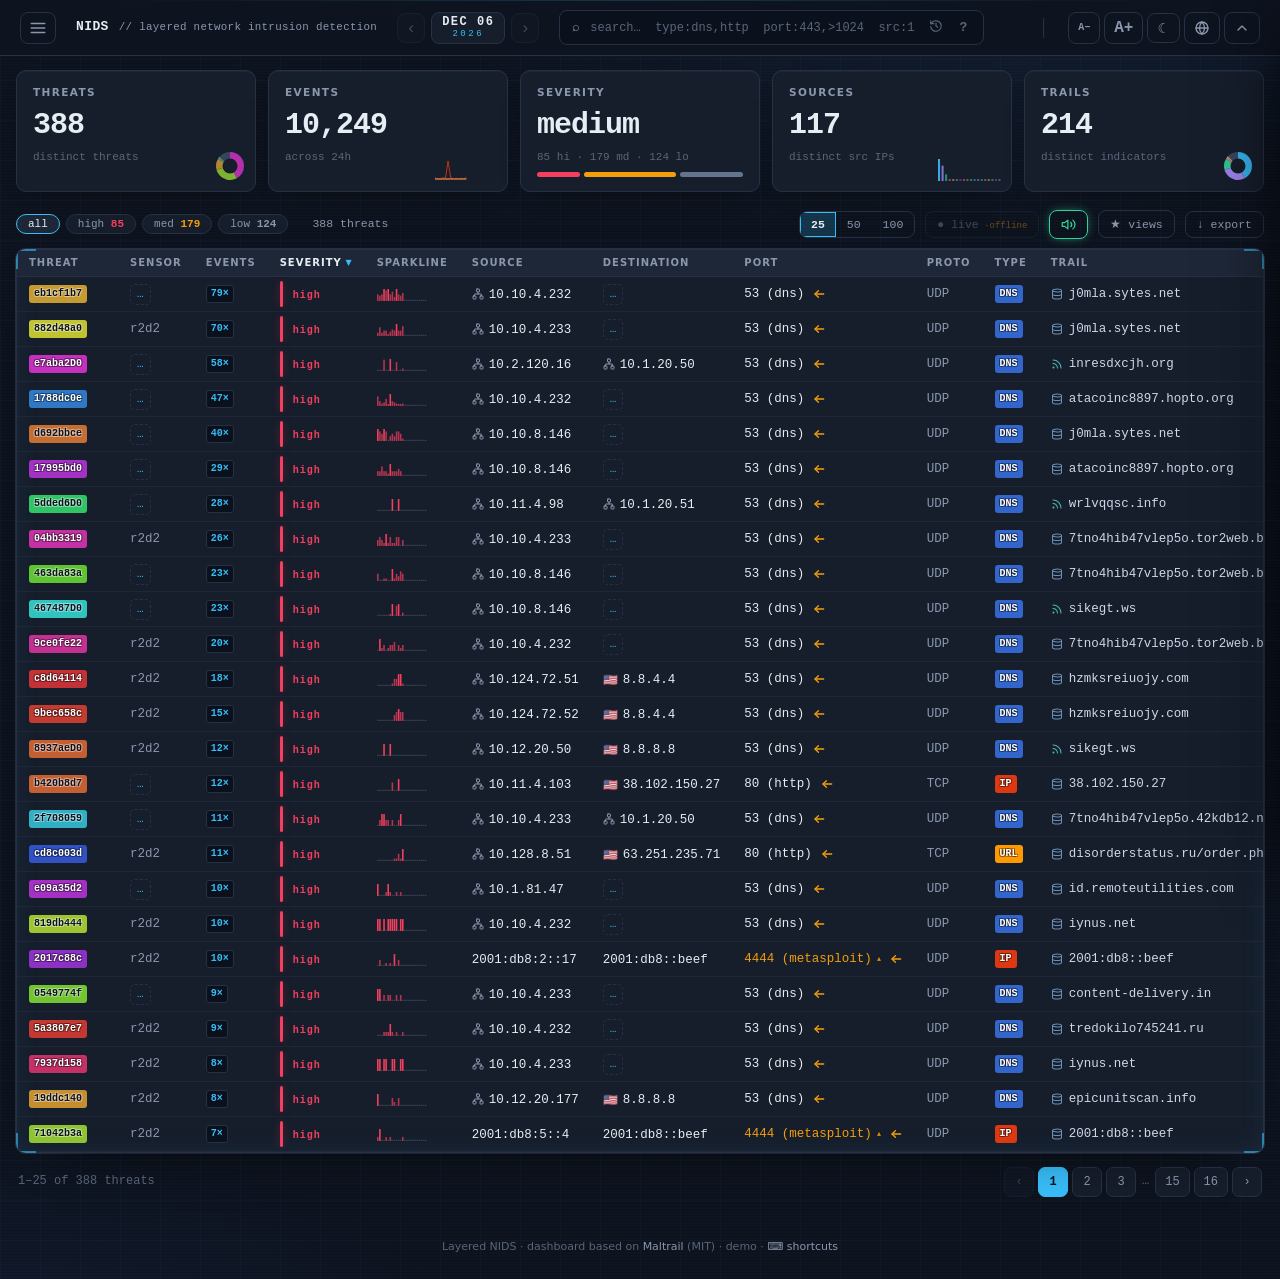
==== commit 674de14d: "Rebrand the dashboard to NIDS (Maltrail credit and MIT licence kept); sensor labels renamed; fair-ba" ====
--- a/tools/maltrail_ui/html/index.html
+++ b/tools/maltrail_ui/html/index.html
@@ -6,7 +6,7 @@
 <meta name="viewport" content="width=device-width, initial-scale=1">
 <meta name="color-scheme" content="dark light">
 <meta name="robots" content="noindex, nofollow">
-<title>Maltrail</title>
+<title>NIDS</title>
 <link rel="stylesheet" href="css/main.css?v=<!ASSETVER!>">
 <!-- the one severity policy (maltrail.conf REMOTE_SEVERITY_REGEX), so the dashboard ranks
      events the same way the alerts and the JSON/CEF exports do -->
@@ -15,7 +15,7 @@
 <body data-tz="<!TZOFFSET!>">
 <header>
   <button class="hamburger" id="nav_menu" title="menu" aria-label="menu" aria-haspopup="true" aria-expanded="false"><svg viewBox="0 0 24 24" width="18" height="18" fill="none" stroke="currentColor" stroke-width="2" stroke-linecap="round" aria-hidden="true"><line x1="3" y1="6" x2="21" y2="6"/><line x1="3" y1="12" x2="21" y2="12"/><line x1="3" y1="18" x2="21" y2="18"/></svg></button>
-  <div class="brand"><span class="brandlogo" aria-label="Maltrail"><!LOGO!></span><small>// network threat monitor</small></div>
+  <div class="brand"><span class="brandlogo" aria-label="NIDS"><!LOGO!></span><small>// layered network intrusion detection</small></div>
   <div class="period-nav">
     <button class="navbtn" id="prev_day" title="previous day" aria-label="previous day">‹</button>
     <span class="dateface" id="dateface" title="pick a day">
@@ -77,7 +77,7 @@
 <div id="drawer_scrim" class="drawer-scrim"></div>
 <aside id="drawer" class="drawer" role="dialog" aria-label="threat detail"></aside>
 <div id="ctxmenu" class="ctxmenu" role="menu" aria-hidden="true"></div>
-<footer>Powered by <b>maltrail</b> · <span class="ver"><!VERSION!></span> · <a href="#" id="shortcuts_link" class="foot-link">⌨ shortcuts</a></footer>
+<footer>Layered NIDS · dashboard based on <a href="https://github.com/stamparm/maltrail" class="foot-link">Maltrail</a> (MIT) · <span class="ver"><!VERSION!></span> · <a href="#" id="shortcuts_link" class="foot-link">⌨ shortcuts</a></footer>
 
 <script src="js/demo.js"></script>
 <script src="js/thirdparty.min.js"></script>
